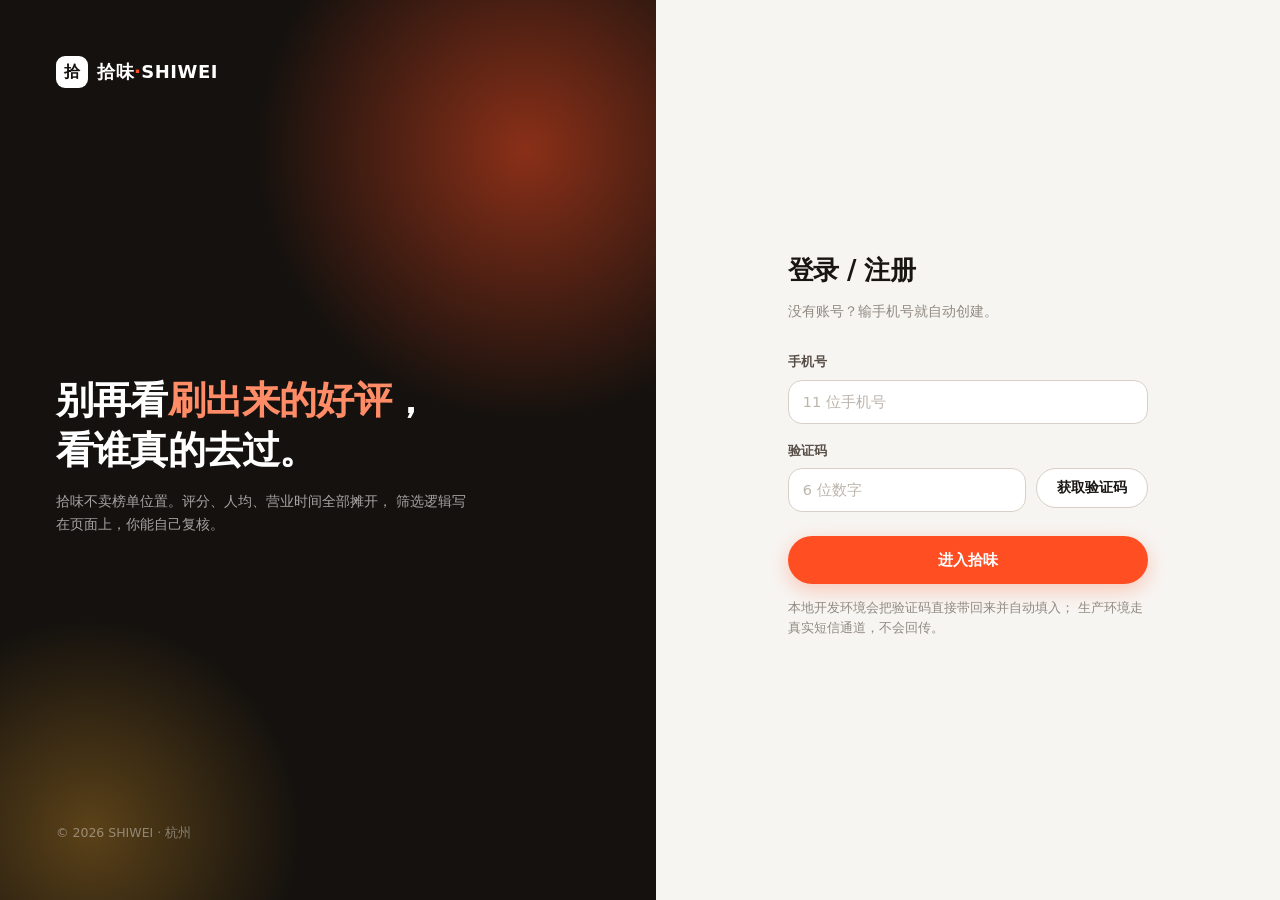
==== web/login.html @ dfe49d05 "feat: 高并发本地生活服务平台（拾味 SHIWEI）首次提交 后端 Spring Boot 3.3 + MyBatis-Plus + Redis/Redisson + RabbitMQ + Sen" ====
<!DOCTYPE html>
<html lang="zh-CN">
<head>
  <meta charset="UTF-8" />
  <meta name="viewport" content="width=device-width, initial-scale=1, viewport-fit=cover" />
  <title>登录 · 拾味 SHIWEI</title>
  <link rel="icon" href="favicon.ico" />
  <link rel="stylesheet" href="css/app.css" />
</head>
<body>
  <div class="auth">
    <!-- 左：品牌区 -->
    <aside class="auth__side">
      <a class="brand" href="index.html" style="color:#fff">
        <span class="brand__mark" style="background:#fff;color:#14110e">拾</span>
        <span class="brand__name">拾味<em>·</em>SHIWEI</span>
      </a>

      <div>
        <p class="auth__quote">
          别再看<em>刷出来的好评</em>，<br />
          看谁真的去过。
        </p>
        <p class="auth__note">
          拾味不卖榜单位置。评分、人均、营业时间全部摊开，
          筛选逻辑写在页面上，你能自己复核。
        </p>
      </div>

      <div style="font-size:12.5px;color:rgba(255,255,255,.4)">
        © 2026 SHIWEI · 杭州
      </div>
    </aside>

    <!-- 右：表单 -->
    <main class="auth__main">
      <div class="auth__box">
        <h1 class="auth__title">登录 / 注册</h1>
        <p class="auth__sub">没有账号？输手机号就自动创建。</p>

        <form id="form" novalidate>
          <div class="field">
            <label class="field__label" for="phone">手机号</label>
            <input class="input" id="phone" type="tel" inputmode="numeric" maxlength="11"
                   placeholder="11 位手机号" autocomplete="tel" />
          </div>

          <div class="field">
            <label class="field__label" for="code">验证码</label>
            <div class="input-group">
              <input class="input" id="code" type="text" inputmode="numeric" maxlength="6"
                     placeholder="6 位数字" autocomplete="one-time-code" />
              <button class="btn btn--ghost" type="button" id="send" style="flex:none;min-width:112px">
                获取验证码
              </button>
            </div>
          </div>

          <button class="btn btn--primary btn--lg btn--block" type="submit" id="submit"
                  style="margin-top:24px">
            进入拾味
          </button>
        </form>

        <p class="auth__hint" id="hint">
          本地开发环境会把验证码直接带回来并自动填入；
          生产环境走真实短信通道，不会回传。
        </p>
      </div>
    </main>
  </div>

  <script src="js/api.js"></script>
  <script src="js/ui.js"></script>
  <script>
    (() => {
      const $phone = document.getElementById('phone');
      const $code = document.getElementById('code');
      const $send = document.getElementById('send');
      const $submit = document.getElementById('submit');
      const $hint = document.getElementById('hint');

      let countdown = 0;
      let timer = null;

      function validPhone(p) {
        return /^1[3-9]\d{9}$/.test(p);
      }

      /* ---------- 发送验证码 ---------- */

      $send.onclick = async () => {
        const phone = $phone.value.trim();
        if (!validPhone(phone)) {
          UI.toast('手机号格式不对', 'err');
          $phone.focus();
          return;
        }

        $send.disabled = true;
        $send.textContent = '发送中…';

        try {
          const res = await API.User.sendCode(phone);

          // 后端在开发环境会把验证码带回来，方便本地自测
          if (res.data && res.data.code) {
            $code.value = res.data.code;
            $hint.innerHTML =
              '开发环境已自动填入验证码 <code>' + UI.esc(res.data.code) + '</code>' +
              '（生产环境不会返回）';
          } else {
            UI.toast('验证码已发送', 'ok');
          }

          countdown = 60;
          tick();
        } catch (e) {
          UI.toast(e.message, 'err');
          $send.disabled = false;
          $send.textContent = '获取验证码';
        }
      };

      function tick() {
        clearInterval(timer);
        if (countdown <= 0) {
          $send.disabled = false;
          $send.textContent = '重新获取';
          return;
        }
        $send.textContent = countdown + 's';
        timer = setInterval(() => {
          countdown -= 1;
          if (countdown <= 0) {
            clearInterval(timer);
            $send.disabled = false;
            $send.textContent = '重新获取';
          } else {
            $send.textContent = countdown + 's';
          }
        }, 1000);
      }

      /* ---------- 登录 ---------- */

      document.getElementById('form').onsubmit = async (e) => {
        e.preventDefault();

        const phone = $phone.value.trim();
        const code = $code.value.trim();

        if (!validPhone(phone)) return UI.toast('手机号格式不对', 'err');
        if (code.length !== 6) return UI.toast('验证码是 6 位', 'err');

        $submit.disabled = true;
        $submit.textContent = '登录中…';

        try {
          const res = await API.User.login(phone, code);
          const data = res.data || {};

          // 后端直接返回 token 字符串，也可能返回 {token}
          const token = typeof data === 'string' ? data : data.token;
          API.setSession(token, data.user || null);

          // 拉一次 /me 确保用户信息进本地
          try {
            const me = await API.User.me();
            if (me.data) API.setUser(me.data);
          } catch (err) {
            /* 失败也不影响跳转 */
          }

          UI.toast('欢迎回来', 'ok');
          const back = UI.param('back');
          setTimeout(() => {
            location.href = back || 'index.html';
          }, 320);
        } catch (err) {
          UI.toast(err.message, 'err');
          $submit.disabled = false;
          $submit.textContent = '进入拾味';
        }
      };

      /* 已登录直接走 */
      if (API.isLogin()) {
        const back = UI.param('back');
        location.replace(back || 'index.html');
      }
    })();
  </script>
</body>
</html>
---- web/css/app.css ----
/* ==========================================================================
   拾味 SHIWEI — 设计系统
   零依赖，单文件。修改品牌色只需要改 :root 里的 --brand。
   ========================================================================== */

:root {
  /* 底色与表面 */
  --bg: #f7f5f2;
  --surface: #ffffff;
  --surface-2: #fbfaf8;

  /* 文字 */
  --ink: #191512;
  --ink-2: #574f47;
  --ink-3: #918a82;
  --ink-4: #bcb5ac;

  /* 线条 */
  --line: #e8e2da;
  --line-strong: #d8d0c6;

  /* 品牌色 */
  --brand: #ff4e22;
  --brand-ink: #d63a12;
  --brand-soft: #fff1ec;
  --brand-soft-2: #ffe3d9;

  /* 辅助色 */
  --gold: #f0a72e;
  --green: #1f8a5b;
  --green-soft: #e8f6ef;

  /* 圆角 */
  --r-sm: 10px;
  --r-md: 14px;
  --r-lg: 20px;
  --r-xl: 28px;
  --r-full: 999px;

  /* 阴影 */
  --sh-1: 0 1px 2px rgba(25, 21, 18, 0.04), 0 4px 12px rgba(25, 21, 18, 0.04);
  --sh-2: 0 2px 6px rgba(25, 21, 18, 0.06), 0 12px 32px rgba(25, 21, 18, 0.08);
  --sh-brand: 0 6px 20px rgba(255, 78, 34, 0.28);

  /* 排版 */
  --font: "PingFang SC", "HarmonyOS Sans SC", "Source Han Sans SC",
    "Microsoft YaHei", system-ui, -apple-system, sans-serif;

  --header-h: 68px;
  --page: 1200px;
}

* {
  box-sizing: border-box;
}

html,
body {
  margin: 0;
  padding: 0;
}

body {
  background: var(--bg);
  color: var(--ink);
  font-family: var(--font);
  font-size: 15px;
  line-height: 1.65;
  -webkit-font-smoothing: antialiased;
  text-rendering: optimizeLegibility;
}

a {
  color: inherit;
  text-decoration: none;
}

img {
  display: block;
  max-width: 100%;
}

button,
input,
textarea,
select {
  font-family: inherit;
  font-size: inherit;
  color: inherit;
}

button {
  cursor: pointer;
  border: none;
  background: none;
}

::selection {
  background: var(--brand-soft-2);
}

/* ---------- 布局 ---------- */

.wrap {
  width: 100%;
  max-width: var(--page);
  margin: 0 auto;
  padding: 0 24px;
}

.page {
  padding: calc(var(--header-h) + 32px) 0 72px;
  min-height: 100vh;
}

/* ---------- 顶部导航 ---------- */

.hd {
  position: fixed;
  inset: 0 0 auto 0;
  height: var(--header-h);
  z-index: 100;
  background: rgba(247, 245, 242, 0.82);
  backdrop-filter: saturate(180%) blur(14px);
  -webkit-backdrop-filter: saturate(180%) blur(14px);
  border-bottom: 1px solid transparent;
  transition: border-color 0.2s, background 0.2s;
}

.hd.is-stuck {
  border-bottom-color: var(--line);
  background: rgba(247, 245, 242, 0.94);
}

.hd__inner {
  height: 100%;
  display: flex;
  align-items: center;
  gap: 28px;
}

.brand {
  display: flex;
  align-items: center;
  gap: 9px;
  flex: none;
}

.brand__mark {
  width: 32px;
  height: 32px;
  border-radius: 9px;
  background: var(--ink);
  color: #fff;
  display: grid;
  place-items: center;
  font-weight: 700;
  font-size: 16px;
  letter-spacing: -0.5px;
}

.brand__name {
  font-size: 18px;
  font-weight: 700;
  letter-spacing: 0.5px;
}

.brand__name em {
  font-style: normal;
  color: var(--brand);
}

.nav {
  display: flex;
  align-items: center;
  gap: 4px;
  flex: none;
}

.nav a {
  padding: 7px 13px;
  border-radius: var(--r-full);
  font-size: 14px;
  color: var(--ink-2);
  font-weight: 500;
  transition: background 0.16s, color 0.16s;
}

.nav a:hover {
  background: rgba(25, 21, 18, 0.05);
  color: var(--ink);
}

.nav a.is-on {
  background: var(--ink);
  color: #fff;
}

.hd__spacer {
  flex: 1;
}

.search {
  position: relative;
  flex: 0 1 300px;
}

.search svg {
  position: absolute;
  left: 13px;
  top: 50%;
  transform: translateY(-50%);
  color: var(--ink-3);
  pointer-events: none;
}

.search input {
  width: 100%;
  height: 40px;
  padding: 0 14px 0 38px;
  border-radius: var(--r-full);
  border: 1px solid var(--line);
  background: var(--surface);
  outline: none;
  font-size: 14px;
  transition: border-color 0.16s, box-shadow 0.16s;
}

.search input::placeholder {
  color: var(--ink-4);
}

.search input:focus {
  border-color: var(--ink-3);
  box-shadow: 0 0 0 3px rgba(25, 21, 18, 0.05);
}

.hd__user {
  display: flex;
  align-items: center;
  gap: 10px;
  flex: none;
}

.avatar {
  width: 36px;
  height: 36px;
  border-radius: 50%;
  object-fit: cover;
  background: var(--brand-soft);
  border: 1px solid var(--line);
  flex: none;
}

.avatar--sm {
  width: 28px;
  height: 28px;
}

.avatar--lg {
  width: 72px;
  height: 72px;
}

/* ---------- 按钮 ---------- */

.btn {
  display: inline-flex;
  align-items: center;
  justify-content: center;
  gap: 7px;
  height: 40px;
  padding: 0 20px;
  border-radius: var(--r-full);
  font-size: 14px;
  font-weight: 600;
  white-space: nowrap;
  transition: transform 0.12s, background 0.16s, box-shadow 0.16s, color 0.16s;
}

.btn:active {
  transform: scale(0.97);
}

.btn:disabled {
  opacity: 0.45;
  cursor: not-allowed;
  transform: none !important;
}

.btn--primary {
  background: var(--brand);
  color: #fff;
  box-shadow: var(--sh-brand);
}

.btn--primary:hover:not(:disabled) {
  background: var(--brand-ink);
}

.btn--dark {
  background: var(--ink);
  color: #fff;
}

.btn--dark:hover:not(:disabled) {
  background: #322b25;
}

.btn--ghost {
  background: var(--surface);
  color: var(--ink);
  border: 1px solid var(--line-strong);
}

.btn--ghost:hover:not(:disabled) {
  border-color: var(--ink-3);
  background: var(--surface-2);
}

.btn--sm {
  height: 34px;
  padding: 0 14px;
  font-size: 13px;
}

.btn--lg {
  height: 48px;
  padding: 0 28px;
  font-size: 15px;
}

.btn--block {
  width: 100%;
}

/* ---------- 卡片 / 通用容器 ---------- */

.card {
  background: var(--surface);
  border: 1px solid var(--line);
  border-radius: var(--r-lg);
  overflow: hidden;
}

.panel {
  background: var(--surface);
  border: 1px solid var(--line);
  border-radius: var(--r-lg);
  padding: 24px;
}

/* ---------- 首页 hero ---------- */

.hero {
  padding: 18px 0 30px;
}

.hero__eyebrow {
  display: inline-flex;
  align-items: center;
  gap: 7px;
  font-size: 12.5px;
  font-weight: 600;
  letter-spacing: 0.08em;
  text-transform: uppercase;
  color: var(--brand);
  background: var(--brand-soft);
  padding: 5px 12px;
  border-radius: var(--r-full);
  margin-bottom: 18px;
}

.hero__title {
  margin: 0;
  font-size: clamp(30px, 4.2vw, 46px);
  line-height: 1.15;
  letter-spacing: -1px;
  font-weight: 800;
}

.hero__title em {
  font-style: normal;
  color: var(--brand);
}

.hero__sub {
  margin: 14px 0 0;
  font-size: 16px;
  color: var(--ink-2);
  max-width: 560px;
}

/* ---------- 分类 ---------- */

.cats {
  display: flex;
  gap: 10px;
  overflow-x: auto;
  padding: 4px 0 18px;
  scrollbar-width: none;
}

.cats::-webkit-scrollbar {
  display: none;
}

.cat {
  flex: none;
  display: inline-flex;
  align-items: center;
  gap: 8px;
  height: 42px;
  padding: 0 18px;
  border-radius: var(--r-full);
  background: var(--surface);
  border: 1px solid var(--line);
  font-size: 14px;
  font-weight: 500;
  color: var(--ink-2);
  transition: all 0.16s;
}

.cat:hover {
  border-color: var(--line-strong);
  color: var(--ink);
}

.cat.is-on {
  background: var(--ink);
  border-color: var(--ink);
  color: #fff;
}

.cat__icon {
  width: 22px;
  height: 22px;
  border-radius: 6px;
  object-fit: cover;
}

/* ---------- 区块标题 ---------- */

.sec-head {
  display: flex;
  align-items: flex-end;
  justify-content: space-between;
  gap: 16px;
  margin: 26px 0 18px;
}

.sec-head__title {
  margin: 0;
  font-size: 22px;
  font-weight: 700;
  letter-spacing: -0.3px;
}

.sec-head__desc {
  margin: 3px 0 0;
  font-size: 13.5px;
  color: var(--ink-3);
}

/* ---------- 排序 tabs ---------- */

.tabs {
  display: inline-flex;
  padding: 3px;
  background: rgba(25, 21, 18, 0.05);
  border-radius: var(--r-full);
  gap: 2px;
}

.tabs button {
  height: 34px;
  padding: 0 16px;
  border-radius: var(--r-full);
  font-size: 13.5px;
  font-weight: 500;
  color: var(--ink-2);
  transition: all 0.16s;
}

.tabs button.is-on {
  background: var(--surface);
  color: var(--ink);
  font-weight: 600;
  box-shadow: var(--sh-1);
}

/* ---------- 店铺卡片网格 ---------- */

.grid {
  display: grid;
  grid-template-columns: repeat(3, 1fr);
  gap: 22px;
}

.shop {
  display: flex;
  flex-direction: column;
  background: var(--surface);
  border: 1px solid var(--line);
  border-radius: var(--r-lg);
  overflow: hidden;
  transition: transform 0.22s cubic-bezier(0.2, 0.8, 0.3, 1), box-shadow 0.22s,
    border-color 0.22s;
}

.shop:hover {
  transform: translateY(-3px);
  box-shadow: var(--sh-2);
  border-color: var(--line-strong);
}

.shop__media {
  position: relative;
  aspect-ratio: 16 / 10;
  background: linear-gradient(135deg, #ece7e0, #e0d9d1);
  overflow: hidden;
}

.shop__img {
  width: 100%;
  height: 100%;
  object-fit: cover;
  transition: transform 0.5s cubic-bezier(0.2, 0.8, 0.3, 1);
}

.shop:hover .shop__img {
  transform: scale(1.045);
}

/* 图片加载失败时的占位：店名首字 + 渐变 */
.shop__ph {
  position: absolute;
  inset: 0;
  display: grid;
  place-items: center;
  font-size: 40px;
  font-weight: 800;
  color: rgba(255, 255, 255, 0.9);
  background: linear-gradient(135deg, #c8b8a6, #a89684);
  letter-spacing: 2px;
}

.shop__score {
  position: absolute;
  top: 12px;
  right: 12px;
  display: inline-flex;
  align-items: center;
  gap: 4px;
  height: 26px;
  padding: 0 9px;
  border-radius: var(--r-full);
  background: rgba(25, 21, 18, 0.62);
  backdrop-filter: blur(6px);
  color: #fff;
  font-size: 12.5px;
  font-weight: 700;
  font-variant-numeric: tabular-nums;
}

.shop__score svg {
  color: var(--gold);
}

.shop__body {
  padding: 14px 16px 16px;
  display: flex;
  flex-direction: column;
  gap: 6px;
  flex: 1;
}

.shop__name {
  font-size: 16px;
  font-weight: 700;
  letter-spacing: -0.2px;
  overflow: hidden;
  text-overflow: ellipsis;
  white-space: nowrap;
}

.shop__meta {
  display: flex;
  align-items: center;
  gap: 8px;
  font-size: 13px;
  color: var(--ink-3);
  font-variant-numeric: tabular-nums;
}

.shop__meta .dot {
  width: 3px;
  height: 3px;
  border-radius: 50%;
  background: var(--ink-4);
  flex: none;
}

.shop__price {
  color: var(--brand);
  font-weight: 700;
}

.shop__foot {
  margin-top: auto;
  padding-top: 10px;
  display: flex;
  align-items: center;
  justify-content: space-between;
  font-size: 12.5px;
  color: var(--ink-4);
}

.tag {
  display: inline-flex;
  align-items: center;
  height: 22px;
  padding: 0 8px;
  border-radius: 6px;
  background: var(--brand-soft);
  color: var(--brand);
  font-size: 11.5px;
  font-weight: 600;
}

.tag--gray {
  background: rgba(25, 21, 18, 0.05);
  color: var(--ink-2);
}

.tag--green {
  background: var(--green-soft);
  color: var(--green);
}

/* ---------- 骨架屏 ---------- */

.sk {
  background: linear-gradient(90deg, #eee9e3 25%, #f6f3ef 37%, #eee9e3 63%);
  background-size: 400% 100%;
  animation: sk 1.3s ease infinite;
}

@keyframes sk {
  0% {
    background-position: 100% 50%;
  }
  100% {
    background-position: 0 50%;
  }
}

.sk-card {
  border-radius: var(--r-lg);
  overflow: hidden;
  border: 1px solid var(--line);
  background: var(--surface);
}

.sk-card__media {
  aspect-ratio: 16 / 10;
}

.sk-card__body {
  padding: 14px 16px 18px;
  display: grid;
  gap: 9px;
}

.sk-line {
  height: 12px;
  border-radius: 6px;
}

/* ---------- 空态 ---------- */

.empty {
  padding: 64px 20px;
  text-align: center;
  color: var(--ink-3);
}

.empty__icon {
  width: 56px;
  height: 56px;
  margin: 0 auto 14px;
  border-radius: 50%;
  display: grid;
  place-items: center;
  background: rgba(25, 21, 18, 0.04);
  color: var(--ink-4);
}

.empty__title {
  font-size: 15px;
  font-weight: 600;
  color: var(--ink-2);
  margin: 0 0 4px;
}

.empty__desc {
  font-size: 13.5px;
  margin: 0;
}

/* ---------- 详情页 ---------- */

.hero-shot {
  position: relative;
  border-radius: var(--r-xl);
  overflow: hidden;
  aspect-ratio: 21 / 8;
  background: linear-gradient(135deg, #ece7e0, #ddd5cb);
}

.hero-shot__img {
  width: 100%;
  height: 100%;
  object-fit: cover;
}

.hero-shot::after {
  content: "";
  position: absolute;
  inset: 0;
  background: linear-gradient(180deg, rgba(0, 0, 0, 0) 40%, rgba(0, 0, 0, 0.55));
}

.hero-shot__cap {
  position: absolute;
  left: 28px;
  right: 28px;
  bottom: 24px;
  z-index: 2;
  color: #fff;
}

.hero-shot__name {
  font-size: clamp(24px, 3vw, 34px);
  font-weight: 800;
  letter-spacing: -0.6px;
  margin: 0;
  text-shadow: 0 2px 16px rgba(0, 0, 0, 0.25);
}

.hero-shot__meta {
  display: flex;
  flex-wrap: wrap;
  align-items: center;
  gap: 10px;
  margin-top: 8px;
  font-size: 13.5px;
  opacity: 0.94;
}

.stars {
  display: inline-flex;
  gap: 2px;
  color: var(--gold);
}

.detail-2col {
  display: grid;
  grid-template-columns: minmax(0, 1fr) 340px;
  gap: 24px;
  align-items: start;
  margin-top: 24px;
}

.kv {
  display: grid;
  grid-template-columns: 64px 1fr;
  gap: 10px 14px;
  font-size: 14px;
}

.kv dt {
  color: var(--ink-3);
}

.kv dd {
  margin: 0;
  color: var(--ink);
}

/* ---------- 优惠券 ---------- */

.voucher {
  display: flex;
  gap: 14px;
  padding: 16px;
  border: 1px solid var(--line);
  border-radius: var(--r-md);
  background: var(--surface);
  transition: border-color 0.16s, box-shadow 0.16s;
}

.voucher + .voucher {
  margin-top: 12px;
}

.voucher:hover {
  border-color: var(--brand-soft-2);
  box-shadow: var(--sh-1);
}

.voucher__left {
  flex: none;
  width: 88px;
  display: flex;
  flex-direction: column;
  align-items: center;
  justify-content: center;
  border-right: 1px dashed var(--line-strong);
  padding-right: 14px;
}

.voucher__pay {
  font-size: 22px;
  font-weight: 800;
  color: var(--brand);
  font-variant-numeric: tabular-nums;
  letter-spacing: -0.5px;
}

.voucher__pay small {
  font-size: 12px;
  font-weight: 600;
}

.voucher__off {
  font-size: 11.5px;
  color: var(--ink-3);
  margin-top: 2px;
}

.voucher__body {
  flex: 1;
  min-width: 0;
}

.voucher__title {
  font-size: 15px;
  font-weight: 700;
  margin: 0;
}

.voucher__sub {
  font-size: 12.5px;
  color: var(--ink-3);
  margin: 3px 0 0;
  overflow: hidden;
  text-overflow: ellipsis;
  white-space: nowrap;
}

.voucher__stock {
  margin-top: 8px;
  font-size: 12px;
  color: var(--ink-3);
  font-variant-numeric: tabular-nums;
}

.voucher__act {
  display: flex;
  align-items: center;
  flex: none;
}

/* 秒杀按钮 — 抢的时候就该有紧迫感 */
.btn--seckill {
  background: linear-gradient(135deg, #ff6a3d, #ff3b12);
  color: #fff;
  box-shadow: var(--sh-brand);
  position: relative;
  overflow: hidden;
}

.btn--seckill::after {
  content: "";
  position: absolute;
  inset: 0;
  background: linear-gradient(
    100deg,
    transparent 20%,
    rgba(255, 255, 255, 0.35) 48%,
    transparent 76%
  );
  transform: translateX(-120%);
  animation: shine 2.6s ease-in-out infinite;
}

@keyframes shine {
  0%,
  55% {
    transform: translateX(-120%);
  }
  100% {
    transform: translateX(120%);
  }
}

/* ---------- 笔记卡片 ---------- */

.notes {
  display: grid;
  grid-template-columns: repeat(3, 1fr);
  gap: 20px;
}

.note {
  background: var(--surface);
  border: 1px solid var(--line);
  border-radius: var(--r-lg);
  overflow: hidden;
  display: flex;
  flex-direction: column;
  transition: transform 0.22s cubic-bezier(0.2, 0.8, 0.3, 1), box-shadow 0.22s;
}

.note:hover {
  transform: translateY(-3px);
  box-shadow: var(--sh-2);
}

.note__media {
  aspect-ratio: 4 / 3;
  background: linear-gradient(135deg, #ece7e0, #ded6cc);
  overflow: hidden;
  position: relative;
}

.note__media img {
  width: 100%;
  height: 100%;
  object-fit: cover;
  transition: transform 0.5s cubic-bezier(0.2, 0.8, 0.3, 1);
}

.note:hover .note__media img {
  transform: scale(1.04);
}

.note__body {
  padding: 13px 15px 15px;
  display: flex;
  flex-direction: column;
  gap: 8px;
  flex: 1;
}

.note__title {
  font-size: 15px;
  font-weight: 700;
  margin: 0;
  display: -webkit-box;
  -webkit-line-clamp: 2;
  -webkit-box-orient: vertical;
  overflow: hidden;
  line-height: 1.45;
}

.note__text {
  font-size: 13px;
  color: var(--ink-2);
  margin: 0;
  display: -webkit-box;
  -webkit-line-clamp: 2;
  -webkit-box-orient: vertical;
  overflow: hidden;
}

.note__foot {
  margin-top: auto;
  padding-top: 6px;
  display: flex;
  align-items: center;
  gap: 7px;
  font-size: 12.5px;
  color: var(--ink-3);
}

.note__author {
  display: flex;
  align-items: center;
  gap: 6px;
  min-width: 0;
}

.note__author span {
  overflow: hidden;
  text-overflow: ellipsis;
  white-space: nowrap;
}

.like {
  display: inline-flex;
  align-items: center;
  gap: 4px;
  margin-left: auto;
  font-variant-numeric: tabular-nums;
}

.like.is-on {
  color: var(--brand);
}

/* ---------- 表单 ---------- */

.field {
  display: grid;
  gap: 7px;
}

.field + .field {
  margin-top: 16px;
}

.field__label {
  font-size: 13px;
  font-weight: 600;
  color: var(--ink-2);
}

.input,
.textarea {
  width: 100%;
  height: 44px;
  padding: 0 14px;
  border-radius: var(--r-md);
  border: 1px solid var(--line-strong);
  background: var(--surface);
  outline: none;
  font-size: 14.5px;
  transition: border-color 0.16s, box-shadow 0.16s;
}

.textarea {
  height: auto;
  min-height: 108px;
  padding: 12px 14px;
  resize: vertical;
  line-height: 1.6;
}

.input::placeholder,
.textarea::placeholder {
  color: var(--ink-4);
}

.input:focus,
.textarea:focus {
  border-color: var(--brand);
  box-shadow: 0 0 0 3px var(--brand-soft);
}

.input-group {
  display: flex;
  gap: 10px;
}

.input-group .input {
  flex: 1;
  min-width: 0;
}

/* ---------- 登录页 ---------- */

.auth {
  min-height: 100vh;
  display: grid;
  grid-template-columns: 1.05fr 1fr;
}

.auth__side {
  position: relative;
  background: #14110e;
  color: #fff;
  padding: 56px;
  display: flex;
  flex-direction: column;
  justify-content: space-between;
  overflow: hidden;
}

.auth__side::before {
  content: "";
  position: absolute;
  width: 620px;
  height: 620px;
  right: -180px;
  top: -160px;
  border-radius: 50%;
  background: radial-gradient(circle, rgba(255, 78, 34, 0.5), transparent 62%);
}

.auth__side::after {
  content: "";
  position: absolute;
  width: 460px;
  height: 460px;
  left: -140px;
  bottom: -160px;
  border-radius: 50%;
  background: radial-gradient(circle, rgba(240, 167, 46, 0.32), transparent 65%);
}

.auth__side > * {
  position: relative;
  z-index: 2;
}

.auth__quote {
  font-size: clamp(26px, 3vw, 40px);
  line-height: 1.28;
  font-weight: 800;
  letter-spacing: -0.8px;
  margin: 0;
  max-width: 460px;
}

.auth__quote em {
  font-style: normal;
  color: #ff8c66;
}

.auth__note {
  margin: 16px 0 0;
  color: rgba(255, 255, 255, 0.62);
  font-size: 14px;
  max-width: 420px;
}

.auth__main {
  display: grid;
  place-items: center;
  padding: 40px 24px;
  background: var(--bg);
}

.auth__box {
  width: 100%;
  max-width: 360px;
}

.auth__title {
  font-size: 26px;
  font-weight: 800;
  letter-spacing: -0.6px;
  margin: 0;
}

.auth__sub {
  color: var(--ink-3);
  font-size: 14px;
  margin: 8px 0 28px;
}

.auth__hint {
  font-size: 12.5px;
  color: var(--ink-3);
  margin-top: 14px;
  line-height: 1.6;
}

.auth__hint code {
  background: rgba(25, 21, 18, 0.06);
  padding: 1px 5px;
  border-radius: 4px;
  font-size: 12px;
}

/* ---------- 个人中心 ---------- */

.profile {
  display: flex;
  align-items: center;
  gap: 18px;
}

.profile__name {
  font-size: 22px;
  font-weight: 800;
  letter-spacing: -0.3px;
  margin: 0;
}

.profile__meta {
  color: var(--ink-3);
  font-size: 13.5px;
  margin: 4px 0 0;
}

.stats {
  display: grid;
  grid-template-columns: repeat(3, 1fr);
  gap: 1px;
  background: var(--line);
  border: 1px solid var(--line);
  border-radius: var(--r-md);
  overflow: hidden;
}

.stat {
  background: var(--surface);
  padding: 14px 16px;
}

.stat__n {
  font-size: 21px;
  font-weight: 800;
  font-variant-numeric: tabular-nums;
  letter-spacing: -0.5px;
}

.stat__l {
  font-size: 12.5px;
  color: var(--ink-3);
}

/* ---------- Toast ---------- */

.toasts {
  position: fixed;
  left: 50%;
  bottom: 40px;
  transform: translateX(-50%);
  z-index: 999;
  display: flex;
  flex-direction: column;
  gap: 10px;
  align-items: center;
  pointer-events: none;
}

.toast {
  display: flex;
  align-items: center;
  gap: 9px;
  padding: 11px 18px;
  border-radius: var(--r-full);
  background: rgba(25, 21, 18, 0.92);
  color: #fff;
  font-size: 14px;
  font-weight: 500;
  box-shadow: var(--sh-2);
  animation: toast-in 0.24s cubic-bezier(0.2, 0.9, 0.3, 1);
  max-width: 82vw;
}

.toast--ok {
  background: #14603f;
}

.toast--err {
  background: #a32718;
}

.toast.is-out {
  animation: toast-out 0.2s ease forwards;
}

@keyframes toast-in {
  from {
    opacity: 0;
    transform: translateY(12px) scale(0.97);
  }
  to {
    opacity: 1;
    transform: none;
  }
}

@keyframes toast-out {
  to {
    opacity: 0;
    transform: translateY(8px);
  }
}

/* ---------- 秒杀结果弹层 ---------- */

.sheet-mask {
  position: fixed;
  inset: 0;
  z-index: 500;
  background: rgba(20, 17, 14, 0.5);
  backdrop-filter: blur(4px);
  display: grid;
  place-items: center;
  padding: 20px;
  animation: fade 0.2s ease;
}

@keyframes fade {
  from {
    opacity: 0;
  }
}

.sheet {
  width: 100%;
  max-width: 360px;
  background: var(--surface);
  border-radius: var(--r-xl);
  padding: 30px 26px 24px;
  text-align: center;
  box-shadow: var(--sh-2);
  animation: pop 0.28s cubic-bezier(0.2, 0.9, 0.3, 1);
}

@keyframes pop {
  from {
    opacity: 0;
    transform: translateY(16px) scale(0.95);
  }
}

.sheet__badge {
  width: 62px;
  height: 62px;
  margin: 0 auto 16px;
  border-radius: 50%;
  display: grid;
  place-items: center;
  background: var(--brand-soft);
  color: var(--brand);
}

.sheet__badge--ok {
  background: var(--green-soft);
  color: var(--green);
}

.sheet__title {
  font-size: 19px;
  font-weight: 800;
  margin: 0 0 6px;
}

.sheet__desc {
  color: var(--ink-2);
  font-size: 14px;
  margin: 0 0 20px;
}

.sheet__order {
  font-size: 12.5px;
  color: var(--ink-3);
  margin: -12px 0 18px;
  font-variant-numeric: tabular-nums;
}

/* ---------- 页脚 ---------- */

.ft {
  border-top: 1px solid var(--line);
  padding: 30px 0 40px;
  color: var(--ink-3);
  font-size: 13px;
}

.ft__inner {
  display: flex;
  align-items: center;
  justify-content: space-between;
  gap: 16px;
  flex-wrap: wrap;
}

.ft__links {
  display: flex;
  gap: 18px;
}

.ft__links a:hover {
  color: var(--ink);
}

/* ---------- 工具类 ---------- */

.hide {
  display: none !important;
}

.row {
  display: flex;
  align-items: center;
  gap: 10px;
}

.between {
  display: flex;
  align-items: center;
  justify-content: space-between;
  gap: 12px;
}

.muted {
  color: var(--ink-3);
}

.mono {
  font-variant-numeric: tabular-nums;
}

/* ---------- 响应式 ---------- */

@media (max-width: 1080px) {
  .grid,
  .notes {
    grid-template-columns: repeat(2, 1fr);
  }
  .detail-2col {
    grid-template-columns: 1fr;
  }
}

@media (max-width: 860px) {
  .auth {
    grid-template-columns: 1fr;
  }
  .auth__side {
    display: none;
  }
  .nav {
    display: none;
  }
}

@media (max-width: 640px) {
  :root {
    --header-h: 60px;
  }
  .wrap {
    padding: 0 16px;
  }
  .grid,
  .notes {
    grid-template-columns: 1fr;
    gap: 16px;
  }
  .search {
    flex: 1;
    min-width: 0;
  }
  .hero__title {
    letter-spacing: -0.6px;
  }
  .panel {
    padding: 18px;
  }
  .hero-shot {
    aspect-ratio: 4 / 3;
  }
  .hero-shot__cap {
    left: 18px;
    right: 18px;
    bottom: 16px;
  }
  .toasts {
    bottom: 24px;
  }
}
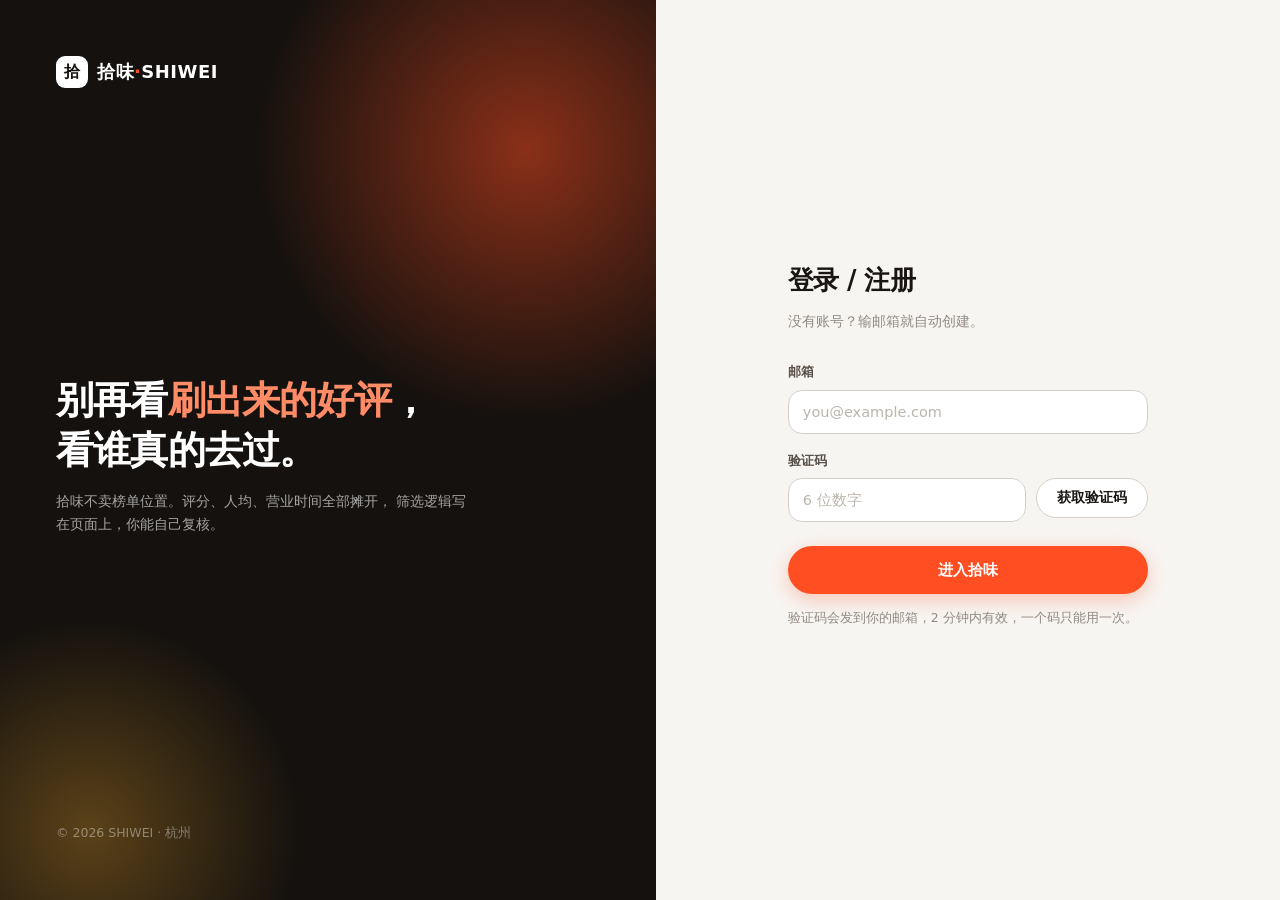
==== commit a6615af7: "feat: 登录改为邮箱验证码，并清理调试日志 - 登录方式从「手机号 + 开发模式假验证码」改为邮箱验证码，走真实邮件服务发信 - 验证码存 Redis、2 分钟过期，登录成功即刻作废（一个码只能用" ====
--- a/web/login.html
+++ b/web/login.html
@@ -36,13 +36,13 @@
     <main class="auth__main">
       <div class="auth__box">
         <h1 class="auth__title">登录 / 注册</h1>
-        <p class="auth__sub">没有账号？输手机号就自动创建。</p>
+        <p class="auth__sub">没有账号？输邮箱就自动创建。</p>
 
         <form id="form" novalidate>
           <div class="field">
-            <label class="field__label" for="phone">手机号</label>
-            <input class="input" id="phone" type="tel" inputmode="numeric" maxlength="11"
-                   placeholder="11 位手机号" autocomplete="tel" />
+            <label class="field__label" for="email">邮箱</label>
+            <input class="input" id="email" type="email"
+                   placeholder="you@example.com" autocomplete="email" />
           </div>
 
           <div class="field">
@@ -63,8 +63,7 @@
         </form>
 
         <p class="auth__hint" id="hint">
-          本地开发环境会把验证码直接带回来并自动填入；
-          生产环境走真实短信通道，不会回传。
+          验证码会发到你的邮箱，2 分钟内有效，一个码只能用一次。
         </p>
       </div>
     </main>
@@ -74,7 +73,7 @@
   <script src="js/ui.js"></script>
   <script>
     (() => {
-      const $phone = document.getElementById('phone');
+      const $email = document.getElementById('email');
       const $code = document.getElementById('code');
       const $send = document.getElementById('send');
       const $submit = document.getElementById('submit');
@@ -83,17 +82,17 @@
       let countdown = 0;
       let timer = null;
 
-      function validPhone(p) {
-        return /^1[3-9]\d{9}$/.test(p);
+      function validEmail(e) {
+        return /^[^\s@]+@[^\s@]+\.[^\s@]+$/.test(e);
       }
 
       /* ---------- 发送验证码 ---------- */
 
       $send.onclick = async () => {
-        const phone = $phone.value.trim();
-        if (!validPhone(phone)) {
-          UI.toast('手机号格式不对', 'err');
-          $phone.focus();
+        const email = $email.value.trim();
+        if (!validEmail(email)) {
+          UI.toast('邮箱格式不对', 'err');
+          $email.focus();
           return;
         }
 
@@ -101,7 +100,7 @@
         $send.textContent = '发送中…';
 
         try {
-          const res = await API.User.sendCode(phone);
+          const res = await API.User.sendCode(email);
 
           // 后端在开发环境会把验证码带回来，方便本地自测
           if (res.data && res.data.code) {
@@ -110,7 +109,8 @@
               '开发环境已自动填入验证码 <code>' + UI.esc(res.data.code) + '</code>' +
               '（生产环境不会返回）';
           } else {
-            UI.toast('验证码已发送', 'ok');
+            UI.toast('验证码已发到邮箱', 'ok');
+            $hint.textContent = '验证码已发到 ' + email + '，2 分钟内有效。收不到就翻一下垃圾箱。';
           }
 
           countdown = 60;
@@ -147,17 +147,17 @@
       document.getElementById('form').onsubmit = async (e) => {
         e.preventDefault();
 
-        const phone = $phone.value.trim();
+        const email = $email.value.trim();
         const code = $code.value.trim();
 
-        if (!validPhone(phone)) return UI.toast('手机号格式不对', 'err');
+        if (!validEmail(email)) return UI.toast('邮箱格式不对', 'err');
         if (code.length !== 6) return UI.toast('验证码是 6 位', 'err');
 
         $submit.disabled = true;
         $submit.textContent = '登录中…';
 
         try {
-          const res = await API.User.login(phone, code);
+          const res = await API.User.login(email, code);
           const data = res.data || {};
 
           // 后端直接返回 token 字符串，也可能返回 {token}
